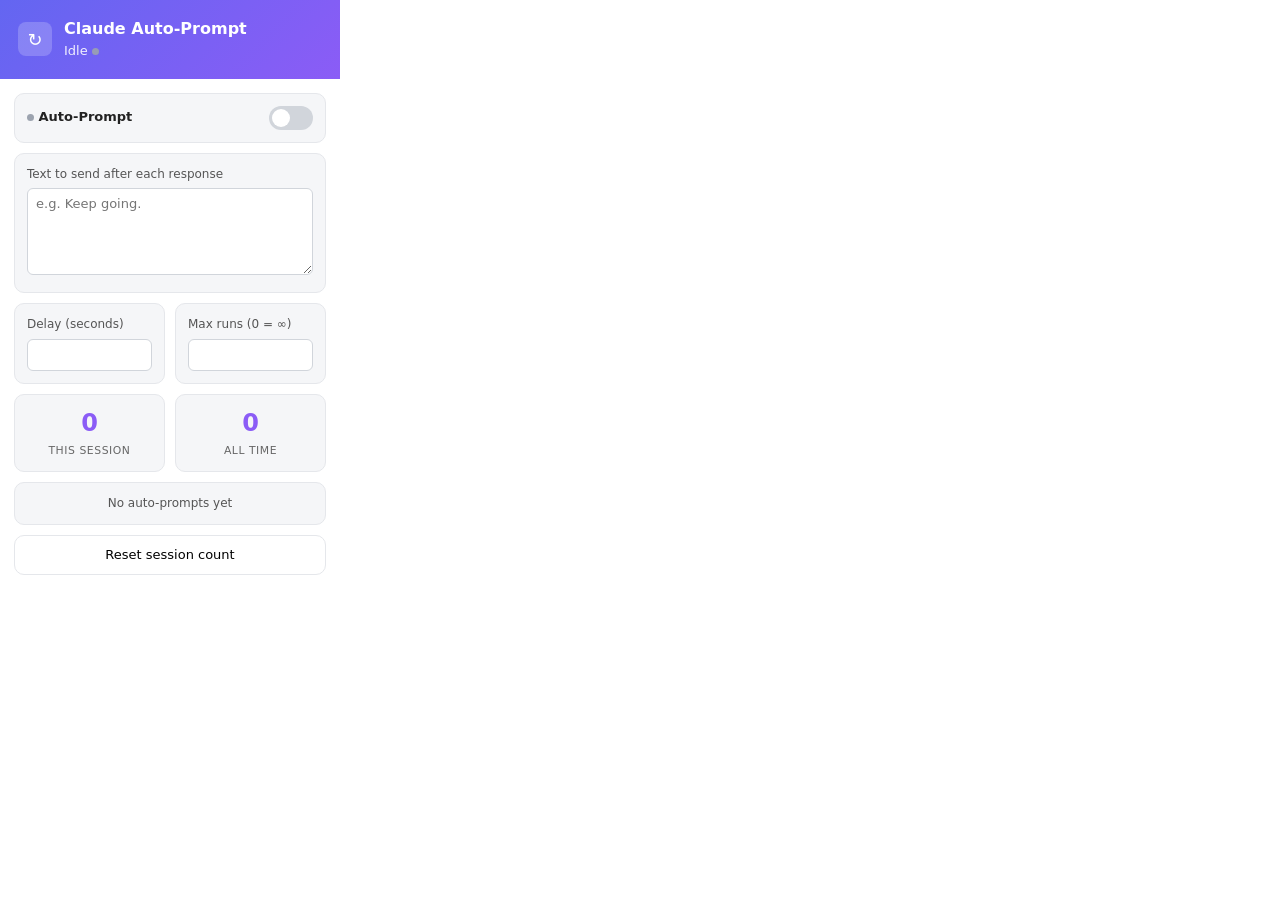
==== claude-auto-prompt/popup.html @ 65172fac "Add Claude Auto-Prompt Chrome extension Sends a user-chosen message on claude.ai after each complete" ====
<!doctype html>
<html>
<head>
  <meta charset="utf-8">
  <link rel="stylesheet" href="popup.css">
</head>
<body>
  <header>
    <div class="logo">↻</div>
    <div>
      <h1>Claude Auto-Prompt</h1>
      <p id="status">Idle <span class="dot"></span></p>
    </div>
  </header>
  <main>
    <div class="card row">
      <span><span class="dot" id="toggleDot"></span> Auto-Prompt</span>
      <label class="switch"><input type="checkbox" id="enabled"><span></span></label>
    </div>

    <div class="card">
      <label for="message">Text to send after each response</label>
      <textarea id="message" rows="4" placeholder="e.g. Keep going."></textarea>
    </div>

    <div class="grid">
      <div class="card">
        <label for="delay">Delay (seconds)</label>
        <input type="number" id="delay" min="0" step="1">
      </div>
      <div class="card">
        <label for="maxRuns">Max runs (0 = ∞)</label>
        <input type="number" id="maxRuns" min="0" step="1">
      </div>
    </div>

    <div class="grid">
      <div class="card stat"><b id="session">0</b><small>THIS SESSION</small></div>
      <div class="card stat"><b id="total">0</b><small>ALL TIME</small></div>
    </div>

    <div class="card last" id="last">No auto-prompts yet</div>
    <button id="reset">Reset session count</button>
  </main>
  <script src="popup.js"></script>
</body>
</html>
---- claude-auto-prompt/popup.css ----
* { box-sizing: border-box; }
body { width: 340px; margin: 0; font: 13px/1.4 system-ui, sans-serif; background: #fff; color: #222; }
header { display: flex; gap: 12px; align-items: center; padding: 18px; color: #fff;
  background: linear-gradient(135deg, #6366f1, #8b5cf6); }
.logo { width: 34px; height: 34px; border-radius: 8px; background: rgba(255,255,255,.2);
  display: grid; place-items: center; font-size: 18px; }
h1 { margin: 0; font-size: 16px; }
header p { margin: 2px 0 0; opacity: .9; }
main { padding: 14px; display: flex; flex-direction: column; gap: 10px; }
.card { background: #f5f6f8; border: 1px solid #e5e7eb; border-radius: 10px; padding: 12px; }
.row { display: flex; justify-content: space-between; align-items: center; font-weight: 600; }
.grid { display: grid; grid-template-columns: 1fr 1fr; gap: 10px; }
label { display: block; font-size: 12px; color: #555; margin-bottom: 6px; }
textarea, input[type=number] { width: 100%; border: 1px solid #d1d5db; border-radius: 6px;
  padding: 6px 8px; font: inherit; resize: vertical; }
.stat { text-align: center; }
.stat b { display: block; font-size: 24px; color: #8b5cf6; }
.stat small { color: #666; letter-spacing: .05em; }
.last { text-align: center; font-size: 12px; color: #555; }
button { border: 1px solid #e5e7eb; background: #fff; border-radius: 10px; padding: 10px; cursor: pointer; font: inherit; }
button:hover { background: #f5f6f8; }
.dot { display: inline-block; width: 7px; height: 7px; border-radius: 50%; background: #9ca3af; }
.on .dot { background: #10b981; }
.switch { position: relative; width: 44px; height: 24px; margin: 0; }
.switch input { display: none; }
.switch span { position: absolute; inset: 0; background: #d1d5db; border-radius: 24px; cursor: pointer; transition: .2s; }
.switch span::before { content: ""; position: absolute; width: 18px; height: 18px; left: 3px; top: 3px;
  background: #fff; border-radius: 50%; transition: .2s; }
.switch input:checked + span { background: #6366f1; }
.switch input:checked + span::before { transform: translateX(20px); }
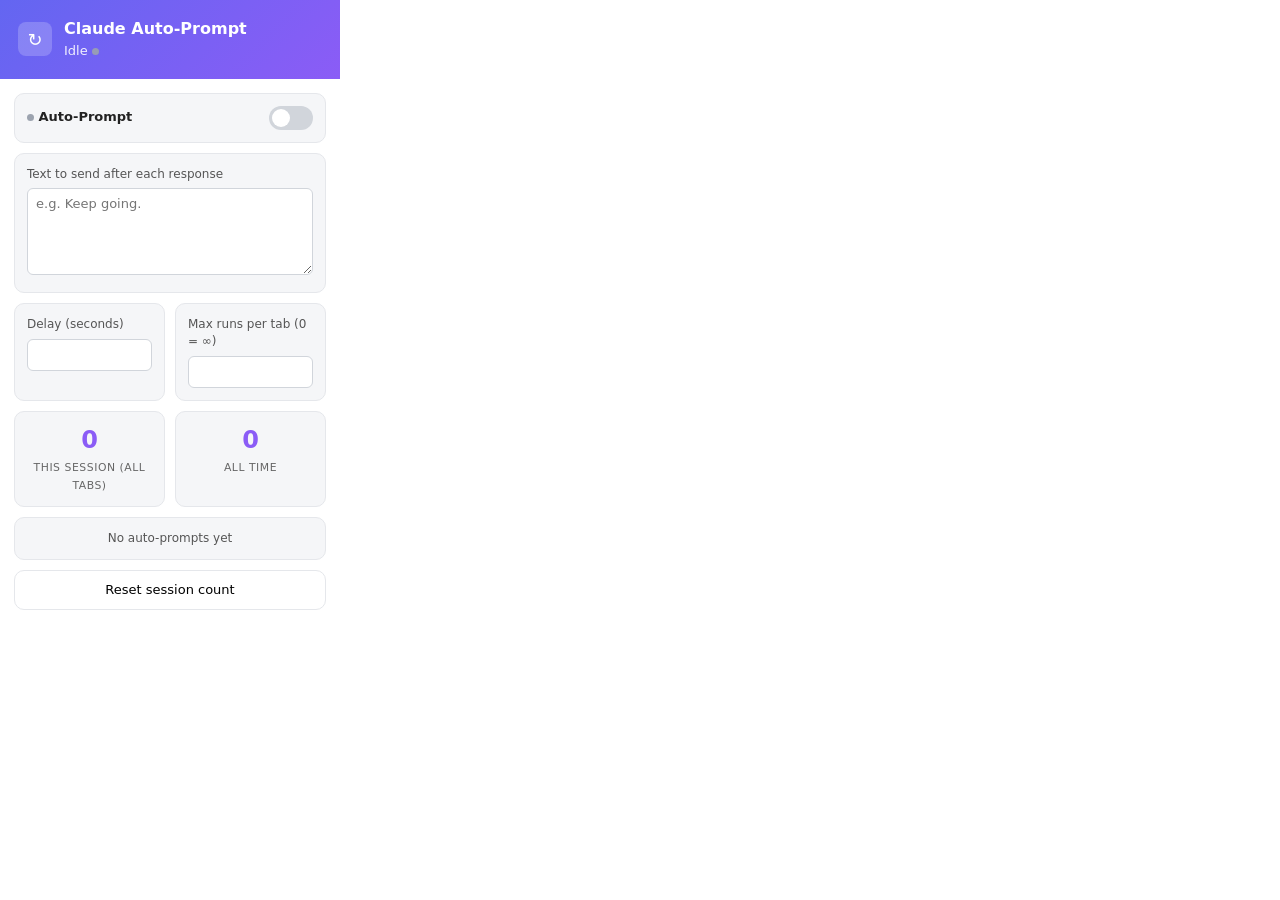
==== commit 7433bf50: "Make Claude Auto-Prompt work in multiple tabs at once Background tabs had their polling timer thrott" ====
--- a/claude-auto-prompt/popup.html
+++ b/claude-auto-prompt/popup.html
@@ -29,13 +29,13 @@
         <input type="number" id="delay" min="0" step="1">
       </div>
       <div class="card">
-        <label for="maxRuns">Max runs (0 = ∞)</label>
+        <label for="maxRuns">Max runs per tab (0 = ∞)</label>
         <input type="number" id="maxRuns" min="0" step="1">
       </div>
     </div>
 
     <div class="grid">
-      <div class="card stat"><b id="session">0</b><small>THIS SESSION</small></div>
+      <div class="card stat"><b id="session">0</b><small>THIS SESSION (ALL TABS)</small></div>
       <div class="card stat"><b id="total">0</b><small>ALL TIME</small></div>
     </div>
 
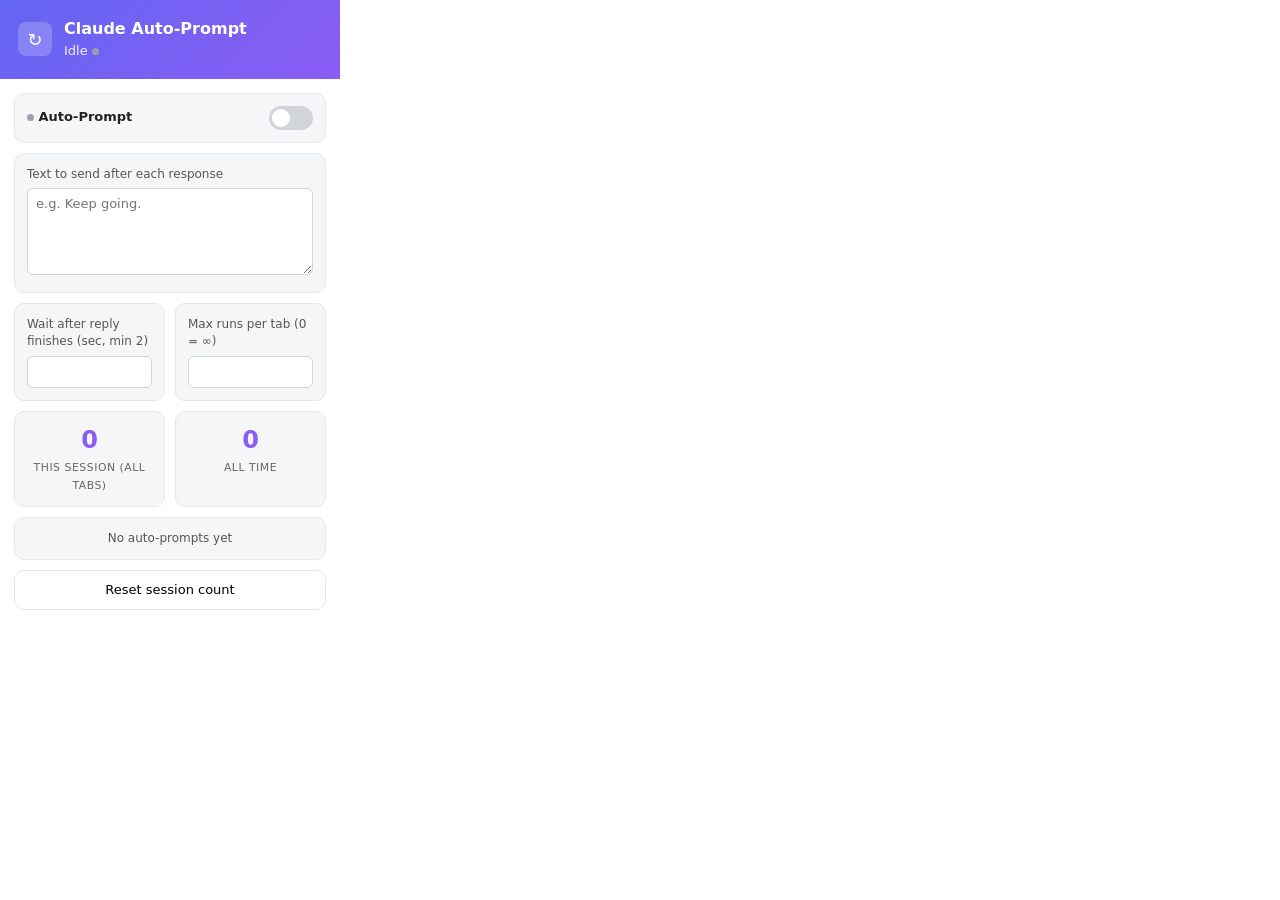
==== commit 7e00cedb: "Wait for Claude's whole reply to finish before auto-sending The stop button can disappear briefly mi" ====
--- a/claude-auto-prompt/popup.html
+++ b/claude-auto-prompt/popup.html
@@ -25,8 +25,8 @@
 
     <div class="grid">
       <div class="card">
-        <label for="delay">Delay (seconds)</label>
-        <input type="number" id="delay" min="0" step="1">
+        <label for="delay">Wait after reply finishes (sec, min 2)</label>
+        <input type="number" id="delay" min="2" step="1">
       </div>
       <div class="card">
         <label for="maxRuns">Max runs per tab (0 = ∞)</label>
